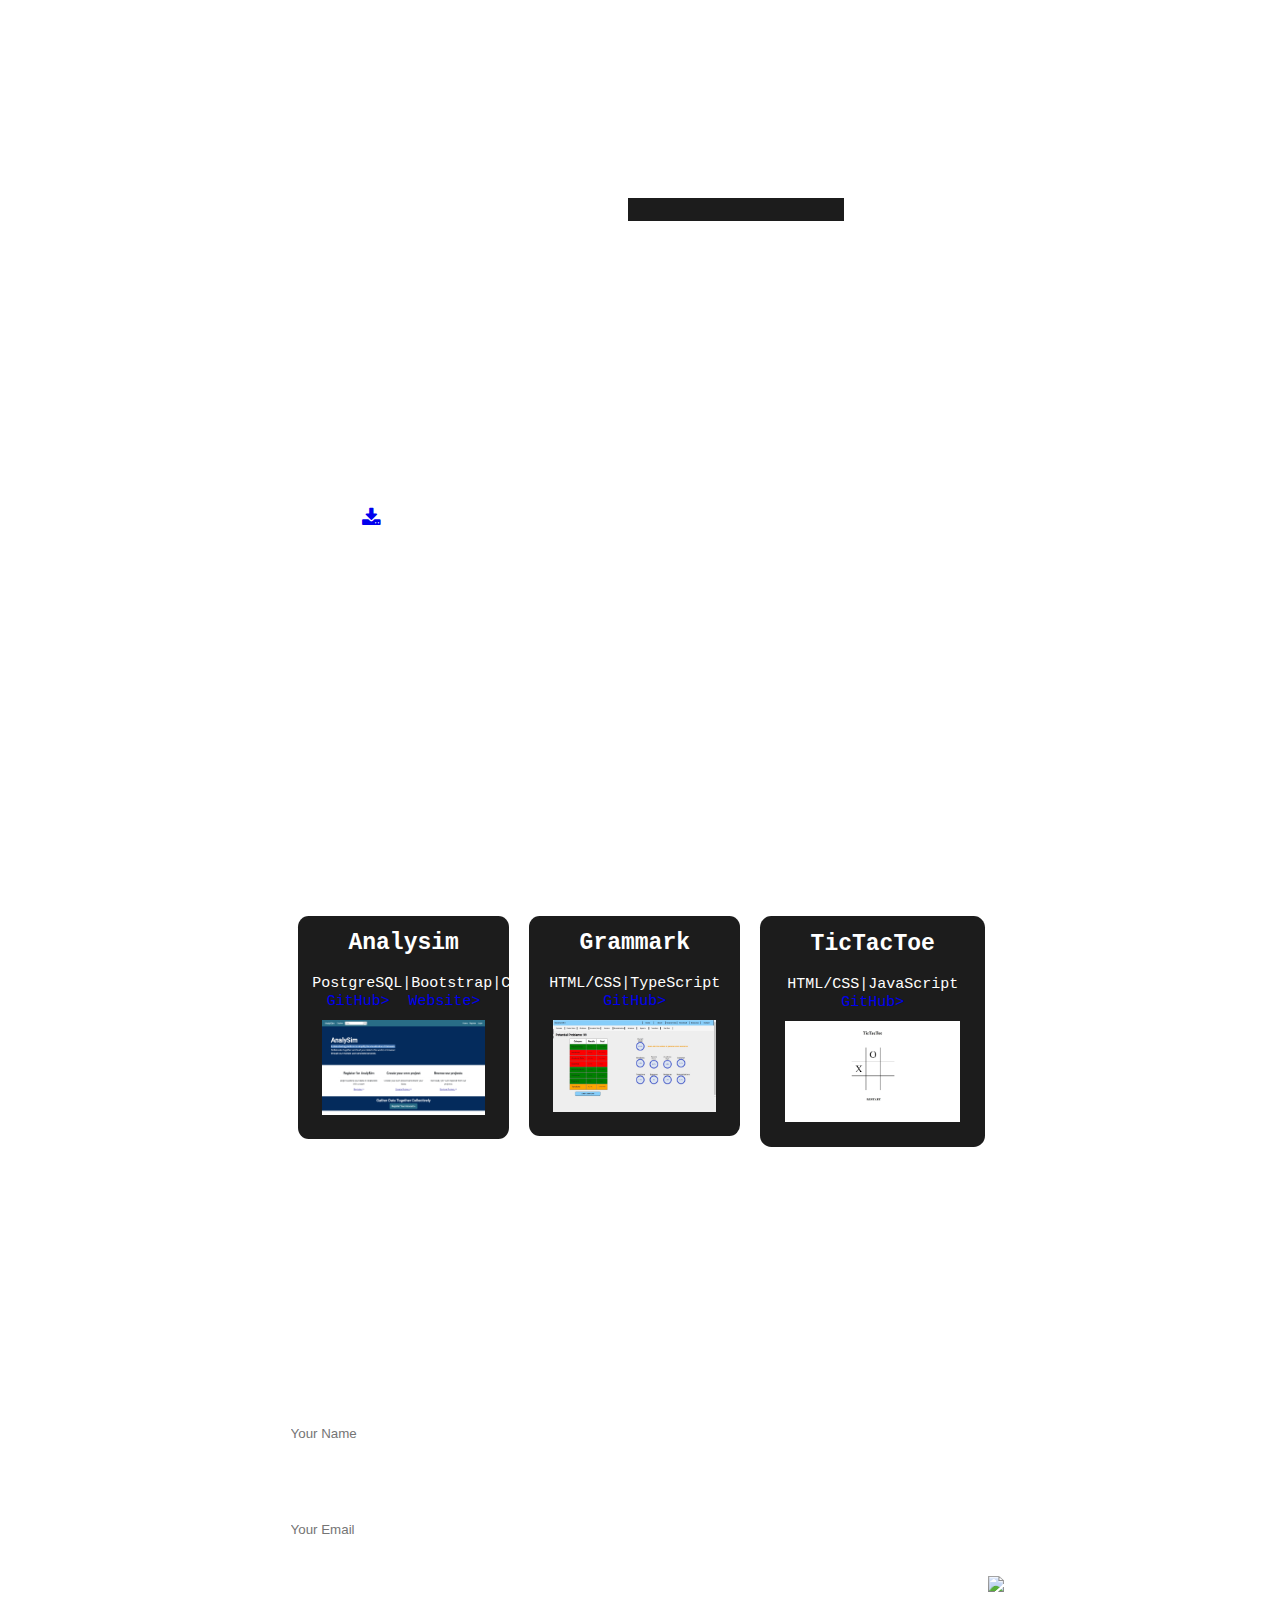
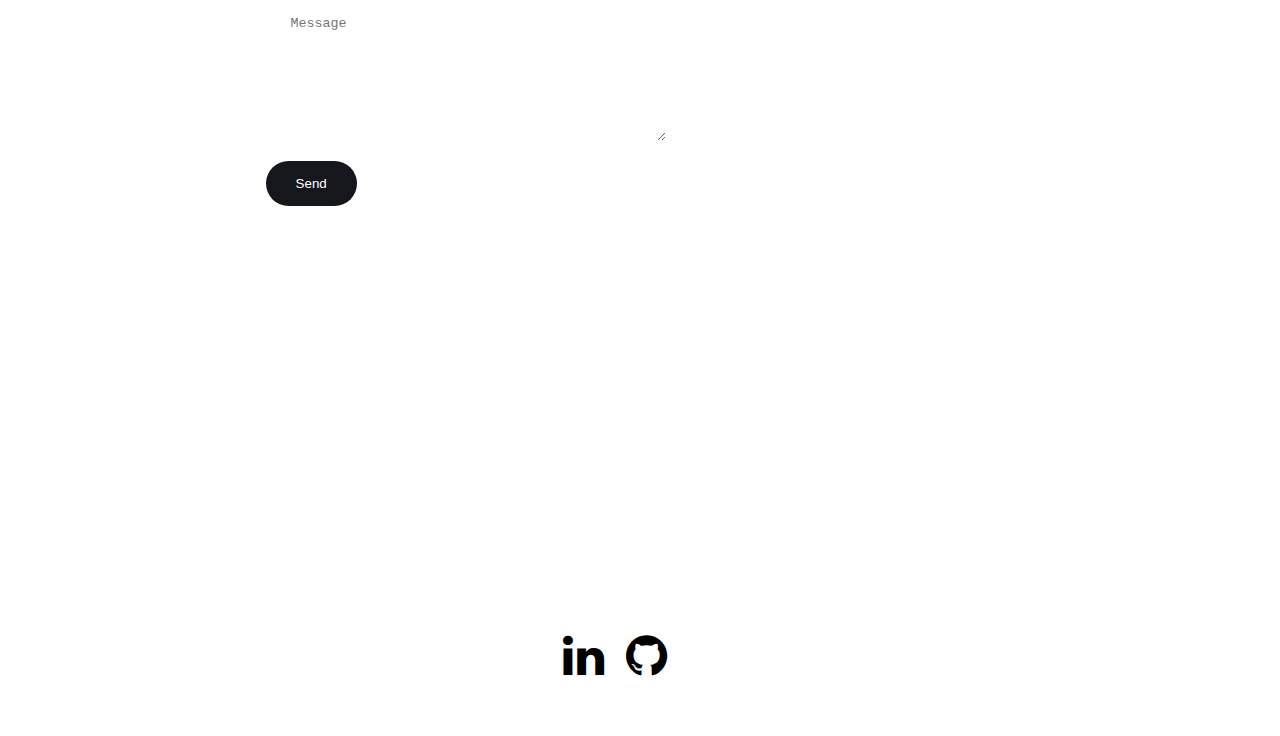
==== index.html @ 277d5fce "Initial commit" ====
<!DOCTYPE html>
<html lang="en">
	<head>
		<meta charset="utf-8">
		<meta name="Website" content= "Online portfolio">
		<title>Nga Tran</title>
		<link rel="stylesheet" href="Style.css">
    <link rel="stylesheet" href="https://cdnjs.cloudflare.com/ajax/libs/font-awesome/4.7.0/css/font-awesome.min.css">
	</head>
	<body>
	<div id="homePage" class="pageDiv">
		<nav class = nav-bar>
			<ul>
	        <li><a class="active" href="index.html">Home</a></li>
	        <li><a href="About.html">About</a></li>
	       	<li><a href="Project.html">Project</a></li>
	        <li><a href="Resume.html">Resume</a></li>
	     </ul>
	    </nav>
		<br></br>
		<h1>WELCOME</h1>

		<!-- Moving text  -->
		<div class="intro-moving-text">
			<span class="text static">C:\Users\ngatr></span>
			<span class="text moving"></span>
		</div>

		<script>
			const text = document.querySelector(".moving");

			const textLoad = () => {
				setTimeout(() => {
					text.textContent = "Software Engineer. ";
				}, 0);
				setTimeout(() => {
					text.textContent = "QA Engineer. ";
				}, 7000);
				setTimeout(() => {
					text.textContent = "Cloud Engineer. ";
				}, 14000);
			}

				textLoad();
				setInterval(textLoad,21000);
		</script>

		<!-- Timeline -->
		<div class="timeline">
			<!-- About me section -->
			<div class="container">
				<div class="text-box">
					<h2>Hi,I'm Nga!</h2>
					<p>I'm a Software Developer with a background in Information Technology. I am currently working as a QA Enginere, where I get to ensure product quality across all components related to the Point of Sale.</p>
					<p><br><br>Skills: <a href="NgaTranResume.docx" class="fa fa-download" target="_blank"></a> Resume.docx</p>
				</div>
				<div class="skill-list">
					<div class="column"><p>Java<br> Selenium<br> HTML/CSS<br> JavaScript</p></div>
					<div class="column"><p>Dart<br> SQL<br> AWS<br> Python</p></div>
  					<div class="column"><p>Postman<br> Android Studio<br> Flutter<br> Jira</p></div>
				</div>
			</div>
			<!-- Project section -->
			<div class="container">
				<div class="text-box">
					<h2>Projects</h2>
					<p>Explore my projects. Click to see more!</p>
				</div>
				<div class="project-list">	
					<div class="project">
  					<p id= "pName">Analysim</p> <br> <br>
        			<p id= "pLanguages">PostgreSQL|Bootstrap|C# </p> <br>
        			<a href="https://grammark.herokuapp.com/" target="_blank" >GitHub>&nbsp;</a> <a href="https://www.analysim.tech/home" target="_blank">Website></a>
        			<!-- <p id= "pDetail">Analysim is a data sharing platform.</p> -->
        			<a href="https://www.analysim.tech/home" target="_blank"><img src="Analysim.png" alt="Analysim"></a>
      			</div>
					<div class="project">
						<p id= "pName">Grammark</p> <br> <br>
						<p id= "pLanguages"> HTML/CSS|TypeScript</p> <br>
						<a href="https://grammark.herokuapp.com/" target="_blank">GitHub></a>
						<!-- <p id= "pDetail">Grammark is a writing assistance tool.</p> -->
						<a href="https://grammark.herokuapp.com/" target="_blank"><img src="Grammark.jpg" alt="Grammark" ></a>
					</div>
				</div>

				 <div class="project">
				 	<p id= "pName">TicTacToe</p> <br> <br>
  					<p id= "pLanguages"> HTML/CSS|JavaScript</p> <br>
  					<a href="https://grammark.herokuapp.com/" target="_blank">GitHub></a>
  					<!-- <p id= "pDetail">Classic Tic-Tac-Toe game!</p> -->
				 	<a href="TicTacToePage.html" target="_blank"><img src="TicTacToe.JPG" alt="TicTacToe"></a>
  				</div>
			</div>
			<!-- Contact section -->
			<div class="container">
				<div class="text-box">
					<h2>Get in touch</h2>
				</div>
				<div class="contact-text-box">
					<form class="contact-form">
						<p>Name</p>
						<input type="text" name="name" placeholder="Your Name" class="contact-input" required>
						<p>Email</p>
						<input type="email" name="email" placeholder="Your Email" class="contact-input" required>
						<p>Message</p>
						<textarea name="message" placeholder="Message" class="contact-input" required=""></textarea>
						<button type="submit">Send </button>
					</form>
					<div class="contact-picture">
						<img src="Me.png">
						
					</div>
				</div>
			</div>
		</div>

		<!-- Footer -->
    	<div class="footer">
    		<div class="social-link">
    			<a href="https://www.linkedin.com/in/nga-tran-3206541a3/" class="fa fa-linkedin fa-3x" target="_blank"></a>
    			<a href="https://github.com/ngatrann" class="fa fa-github fa-3x" target="_blank"></a>
    		</div>
    		<!-- <div><p>This website in under progress, check back for more updates!</p></div> -->
    	</div>
	</div>
	</body>
</div>
</html>
---- Style.css ----
*{
  padding: 0;
  margin: 0;
  text-decoration: none;
  list-style: none;
  box-sizing: border-box;
}
html { 
  overflow-y: scroll; 
  overflow-x:hidden; 
}

body{
  font-family: courier, sans-serif;
  overflow: hidden;
  background-image: url(SpaceBackground.png);
}

p{
  font-size: 20px;
  color: white;
}

nav{
  height: 60px;
  width: 100%;
  float: center;
}
nav ul li{ /* navigation bar set up (set horizontal)*/
  display: inline-block;
  line-height: 80px;
}
nav ul li a{ /* navigation bar text*/
  color: white;
  font-size: 20px;
  padding: 7px 13px;
  border-radius: 3px;
  text-transform: uppercase;
  font-weight: bolder;
}
.pageDiv h1{ /* welcome text*/
  color:white;
  font-size: 90px;
  text-align:center;
}
.pageDiv .nav-bar{ /*nav bar*/
  text-align:center;
}
.intro-moving-text{ /* moving text div*/
  width: 407px;
  overflow: hidden;
  margin: auto;
}

.intro-moving-text .text{
  position: relative;
  color: white;
}

span{ /* moving text size*/
  font-size: 20px;
}

.text.moving:before{
  content: "";
  position: absolute;
  top:0;
  left:0;
  height: 100%;
  width: 100%;
  background-color: #1C1C1C;
  border-left: 2px solid white;
  animation: animate 7s steps(16) infinite;
}

@keyframes animate{
  40%, 60%{
    left: 100%;
  }
  100%{
    left: 0%;
  }
}

.timeline{
  position: relative;
  max-width: 65%;
  margin: 5% auto;
}

.container{
  padding: 2.5% 5%;
  margin-bottom: 100px;
  position: relative;
  background: rgba(255, 255, 255, 0.03);
  border-radius: 5%;
  overflow: hidden;
}

.timeline .container .text-box{
  color: white;
}

.timeline .container .text-box h2{
  font-size: 40px;
  line-height: 1.6;
}

.timeline .container .skill-list{
  color: white;
  margin-right: 2%;
}

.skill-list .column p{
  font-size: 17px;
}

.column {
  float: left;
  width: 20%;
  padding: 2%;
}
.footer{
  background-image: url(SpaceFooter.png);
  padding: 50px;

}

.fa {
}

.fa-linkedin {
  background: white;
  color: black;
  margin-left: 43%;
  margin-top: 250px;
  padding: .5%;
}

.fa-github {
  background: white;
  color: black;
  margin-top: 250px;
  margin-right: 43%;
  padding: .5%;
}

img {
  padding: 10px;
  width: 100%;
  height: auto;
  display: block;
  margin-left: auto;
  margin-right: auto
}

.project-list{
  margin: 3%
}

.project{
  background-color: #1C1C1C;
  margin: 10px;
  float: left;
  width: 30%;
  padding: 2%;
  text-align: center;
  border-radius: 5%;
}

.project p{
  font-size: 15px;
  color: white;
  display:inline-block;
}

#pName{
  font-size: 23px;
  font-weight: 550;
}

.project a{
  font-size: 15px;
}

.project a:visited {
  color: blue;
}

.contact-text-box{
  display: flex;
  align-items: center;
  justify-content: space-between;
}

.contact-form{
  display: flex;
  flex-direction: column;
  align-items: start;
  padding-top: 20px;
}

.contact-input{
  width:400px;
  height: 50px;
  border: none;
  outline: none;
  padding-left: 25px;
  font-weight: 500;
  border-radius: 50px;
  margin-bottom: 20px;
  margin-top: 3px;
}

.contact-form textarea{
  height: 140px;
  padding-top: 15px;
  border-radius: 20px;
}

.contact-input:focus{
  border: 2px solid black;
}

.contact-form button{
  display:flex;
  align-items: center;
  padding: 15px 30px;
  font: 16px;
  gap: 10px;
  border: none;
  border-radius: 50px;
  background-color: #16161D;
  color: white;
}

.contact-form button:hover{
   background-color: #0C090A;
}

.footer p{
  color: black;
}




@media screen and (max-width: 1166px) {
  .column {
    float: center;
    width: 33.33%;
    padding: 5%;
  }

  .fa-linkedin {
  background: white;
  color: black;
  margin-left: 35%;
  margin-top: 250px;
}

.fa-github {
  background: white;
  color: black;
  margin-top: 250px;
  margin-right: 35%;
}

img {
  width: 60%;
}

.project{
  width: 90%;
  padding-top: 5%;
  padding-bottom: 10%;
  display:inline-block;
  border-radius: 5%;
}

.project p{
  font-size: 20px;
  color: white;
  display:inline-block;
}

#pName{
  font-size: 25px;
  font-weight: 550;
}

.project a{
  font-size: 17px;
}

.contact-picture{
  display: none;
}


}
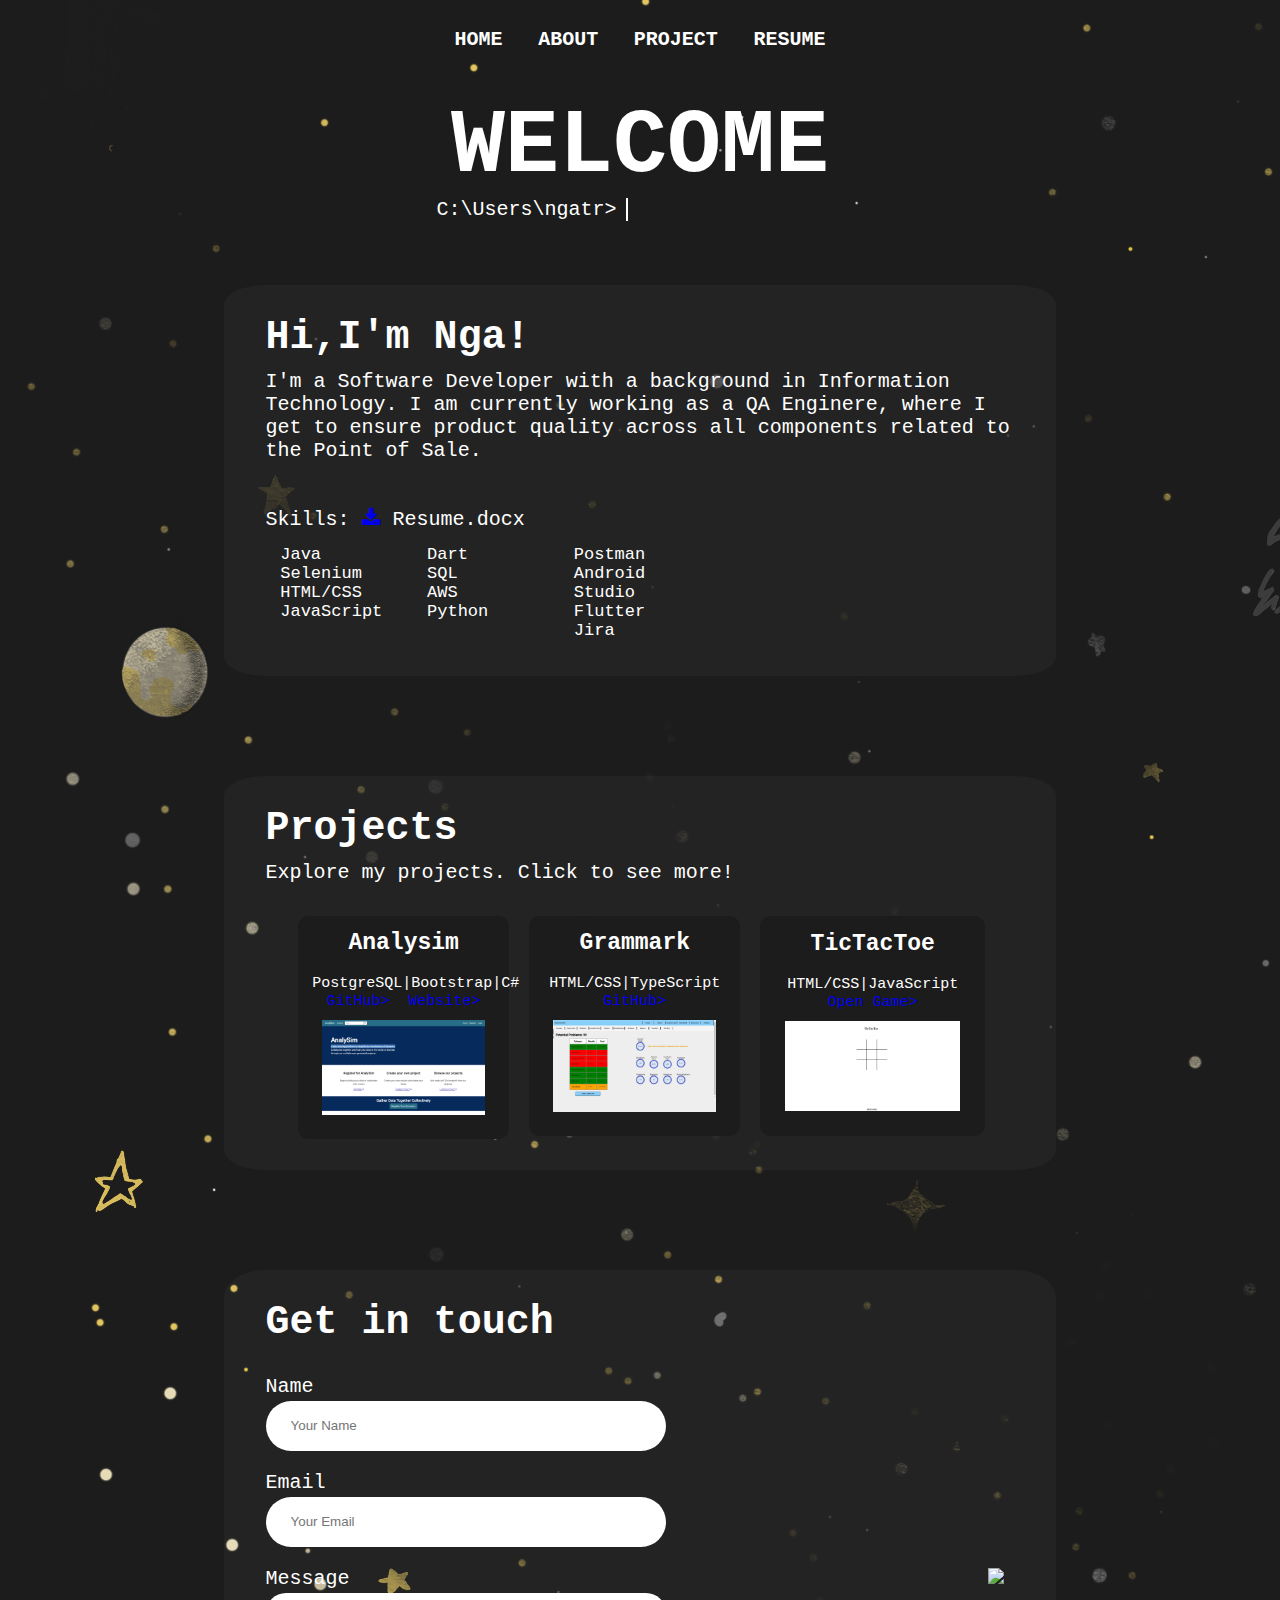
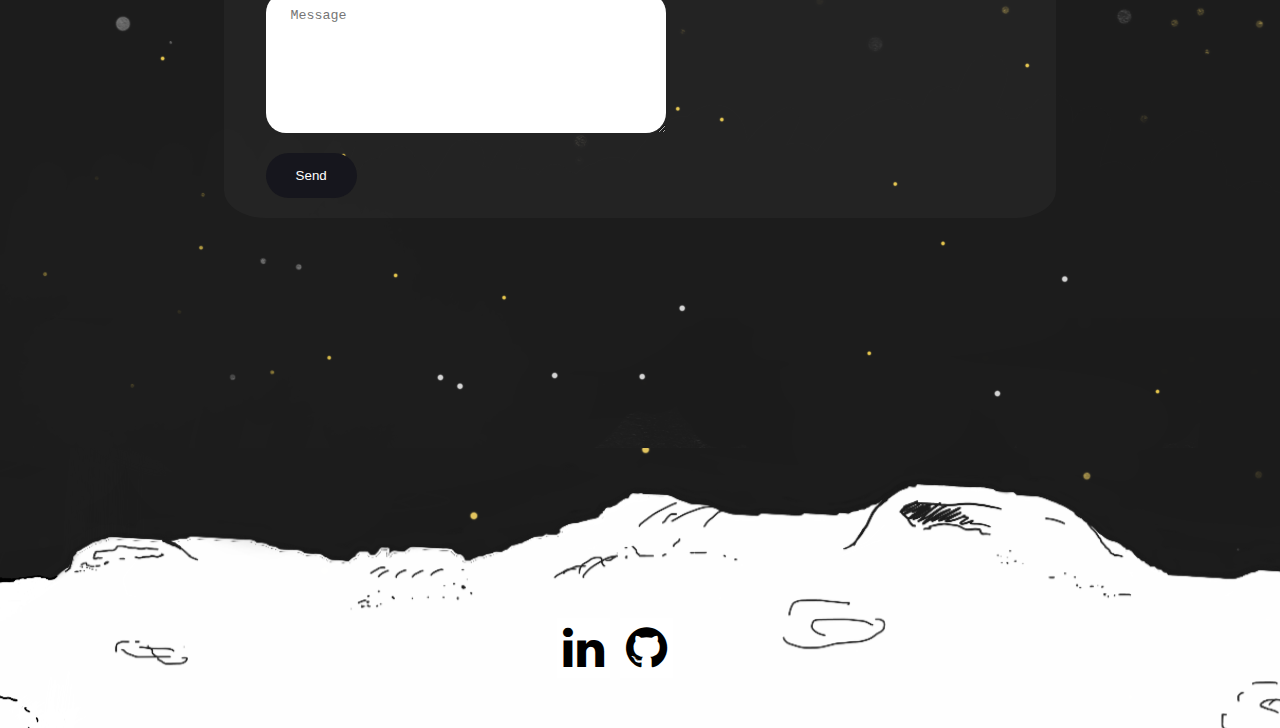
==== commit 7ffa7620: "Updated images" ====
--- a/index.html
+++ b/index.html
@@ -70,23 +70,23 @@
 					<div class="project">
   					<p id= "pName">Analysim</p> <br> <br>
         			<p id= "pLanguages">PostgreSQL|Bootstrap|C# </p> <br>
-        			<a href="https://grammark.herokuapp.com/" target="_blank" >GitHub>&nbsp;</a> <a href="https://www.analysim.tech/home" target="_blank">Website></a>
+        			<a href="https://github.com/soft-eng-practicum/AnalySim" target="_blank" >GitHub>&nbsp;</a> <a href="https://www.analysim.tech/home" target="_blank">Website></a>
         			<!-- <p id= "pDetail">Analysim is a data sharing platform.</p> -->
         			<a href="https://www.analysim.tech/home" target="_blank"><img src="Analysim.png" alt="Analysim"></a>
       			</div>
 					<div class="project">
 						<p id= "pName">Grammark</p> <br> <br>
 						<p id= "pLanguages"> HTML/CSS|TypeScript</p> <br>
-						<a href="https://grammark.herokuapp.com/" target="_blank">GitHub></a>
+						<a href="https://github.com/ngatrann/grammark" target="_blank">GitHub></a>
 						<!-- <p id= "pDetail">Grammark is a writing assistance tool.</p> -->
-						<a href="https://grammark.herokuapp.com/" target="_blank"><img src="Grammark.jpg" alt="Grammark" ></a>
+						<a href="https://github.com/ngatrann/grammark" target="_blank"><img src="Grammark.jpg" alt="Grammark" ></a>
 					</div>
 				</div>
 
 				 <div class="project">
 				 	<p id= "pName">TicTacToe</p> <br> <br>
   					<p id= "pLanguages"> HTML/CSS|JavaScript</p> <br>
-  					<a href="https://grammark.herokuapp.com/" target="_blank">GitHub></a>
+  					<a href="TicTacToePage.html" target="_blank">Open Game></a>
   					<!-- <p id= "pDetail">Classic Tic-Tac-Toe game!</p> -->
 				 	<a href="TicTacToePage.html" target="_blank"><img src="TicTacToe.JPG" alt="TicTacToe"></a>
   				</div>
@@ -97,7 +97,8 @@
 					<h2>Get in touch</h2>
 				</div>
 				<div class="contact-text-box">
-					<form class="contact-form">
+					<form action="https://api.web3forms.com/submit" method="POST" class="contact-form">
+						<input type="hidden" name="access_key" value="1a7b5338-498c-4062-87d1-eacfd66d113c">
 						<p>Name</p>
 						<input type="text" name="name" placeholder="Your Name" class="contact-input" required>
 						<p>Email</p>
@@ -107,7 +108,7 @@
 						<button type="submit">Send </button>
 					</form>
 					<div class="contact-picture">
-						<img src="Me.png">
+						<img src="Mail.PNG">
 						
 					</div>
 				</div>
--- a/Style.css
+++ b/Style.css
@@ -12,9 +12,9 @@
 }
 
 body{
-  font-family: courier, sans-serif;
+  font-family: Gill Sans, courier;
   overflow: hidden;
-  background-image: url(SpaceBackground.png);
+  background-image: url(SpaceBackground.PNG);
 }
 
 p{
@@ -122,7 +122,7 @@
   padding: 2%;
 }
 .footer{
-  background-image: url(SpaceFooter.png);
+  background-image: url(SpaceFooter.PNG);
   padding: 50px;
 
 }
@@ -239,6 +239,10 @@
    background-color: #0C090A;
 }
 
+.contact-picture{
+/*  margin-right: 100px;*/
+}
+
 .footer p{
   color: black;
 }
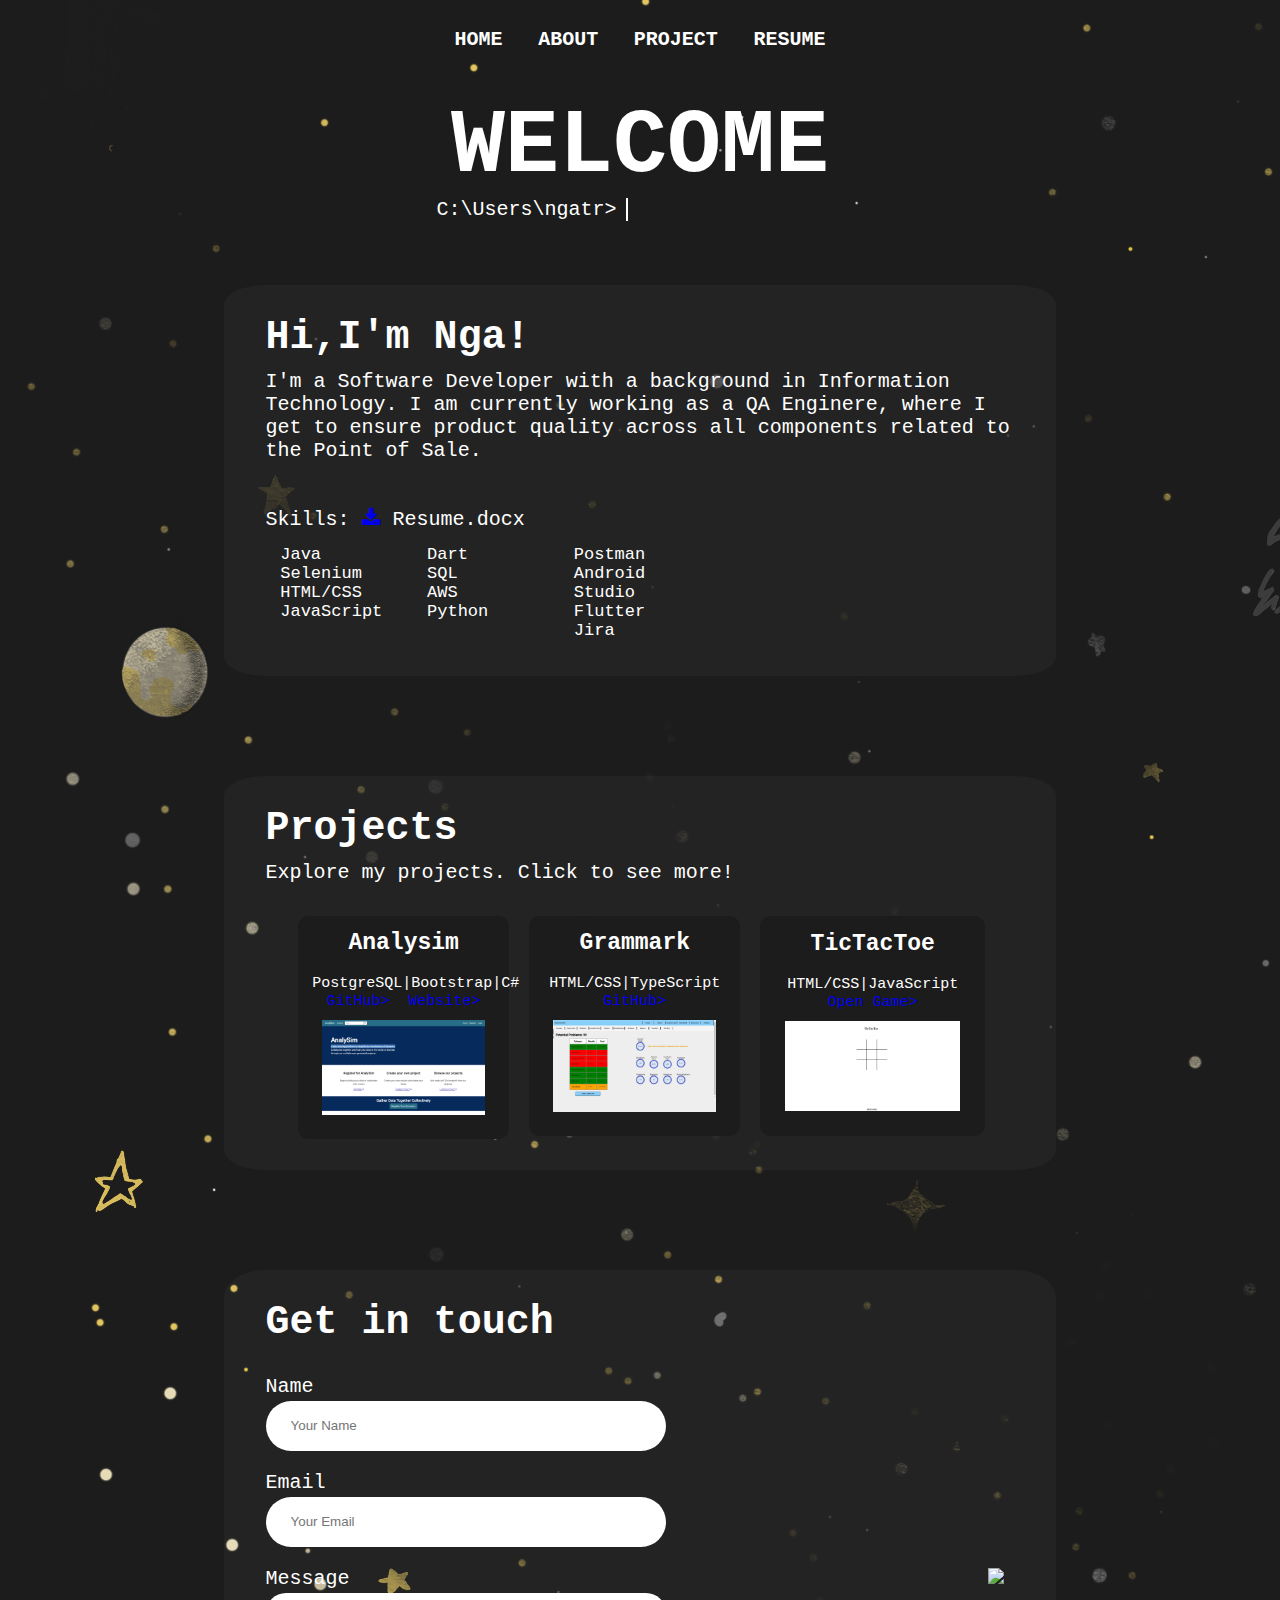
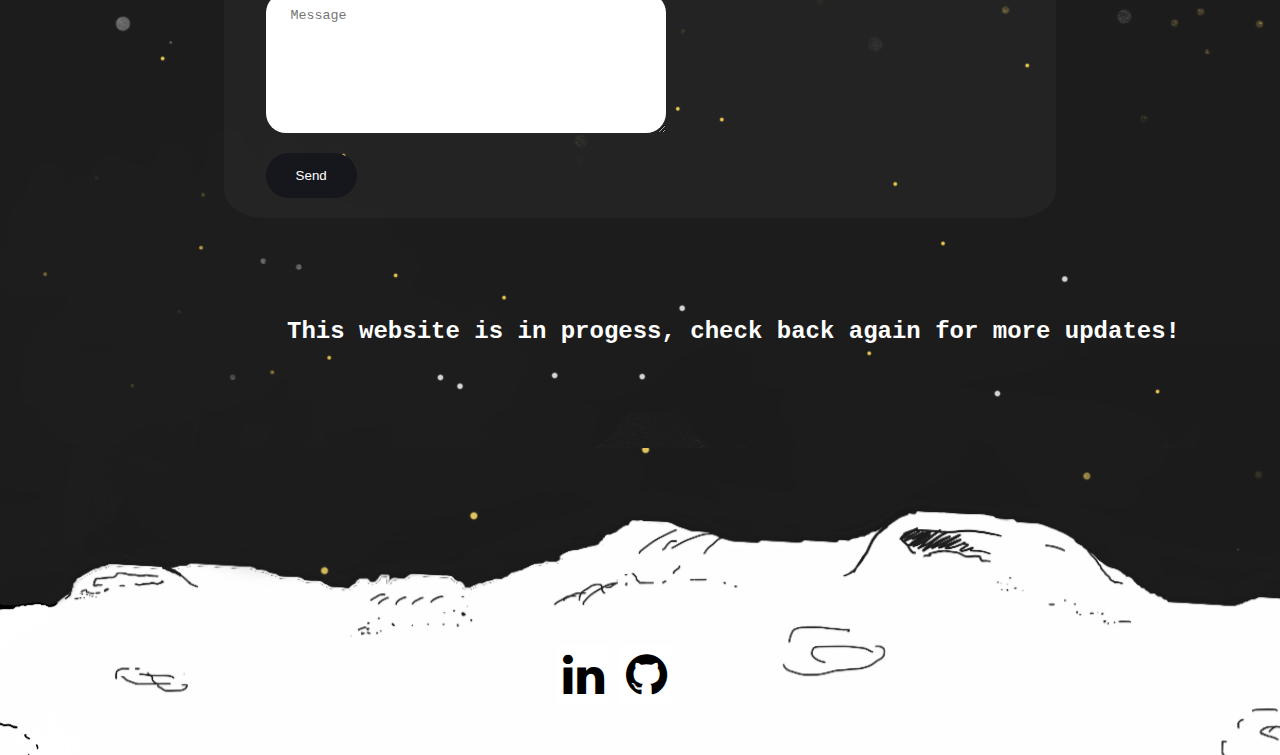
==== commit b7c2ef44: "Updated in progess text" ====
--- a/index.html
+++ b/index.html
@@ -114,6 +114,9 @@
 				</div>
 			</div>
 		</div>
+		<div class="in-progess-text">
+			<h2>This website is in progess, check back again for more updates!</h2>
+		</div>
 
 		<!-- Footer -->
     	<div class="footer">
--- a/Style.css
+++ b/Style.css
@@ -243,6 +243,12 @@
 /*  margin-right: 100px;*/
 }
 
+.in-progess-text{
+  text-align: right;
+  padding-right: 100px;
+  color: white;
+}
+
 .footer p{
   color: black;
 }
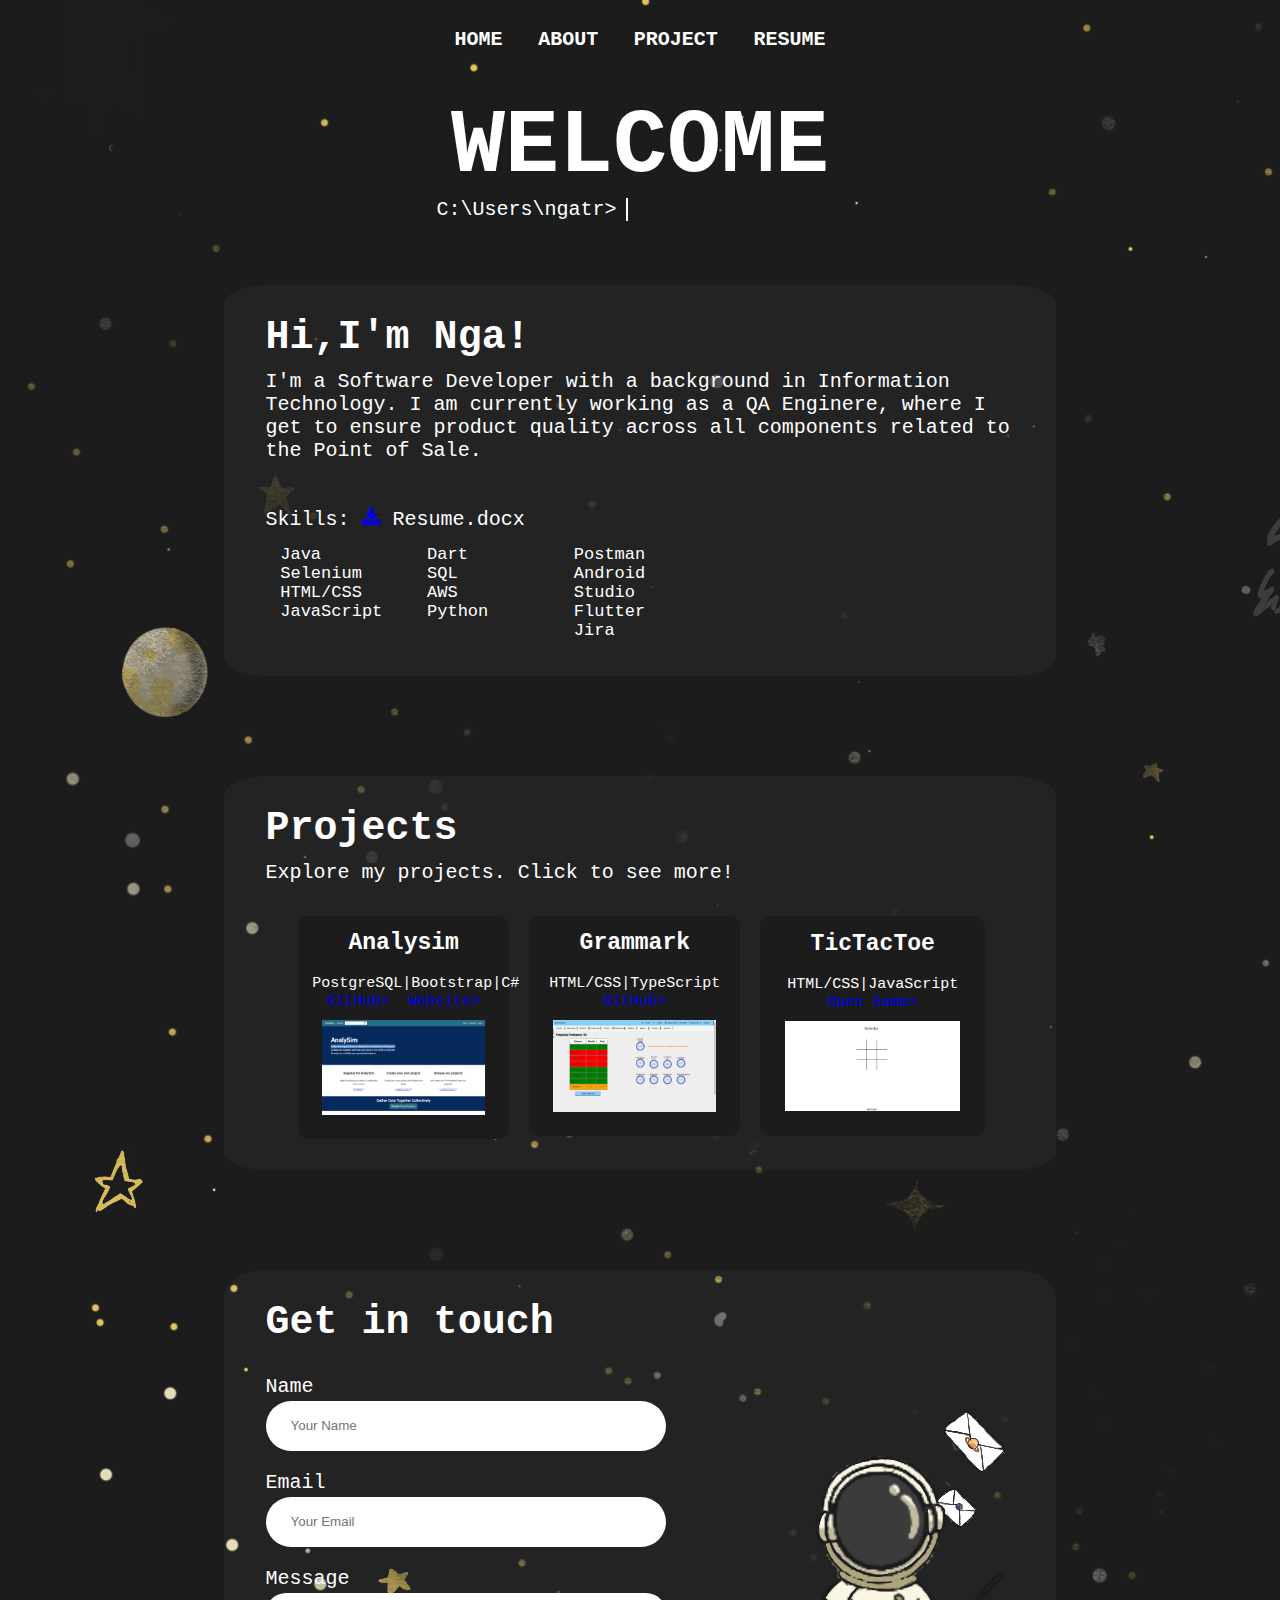
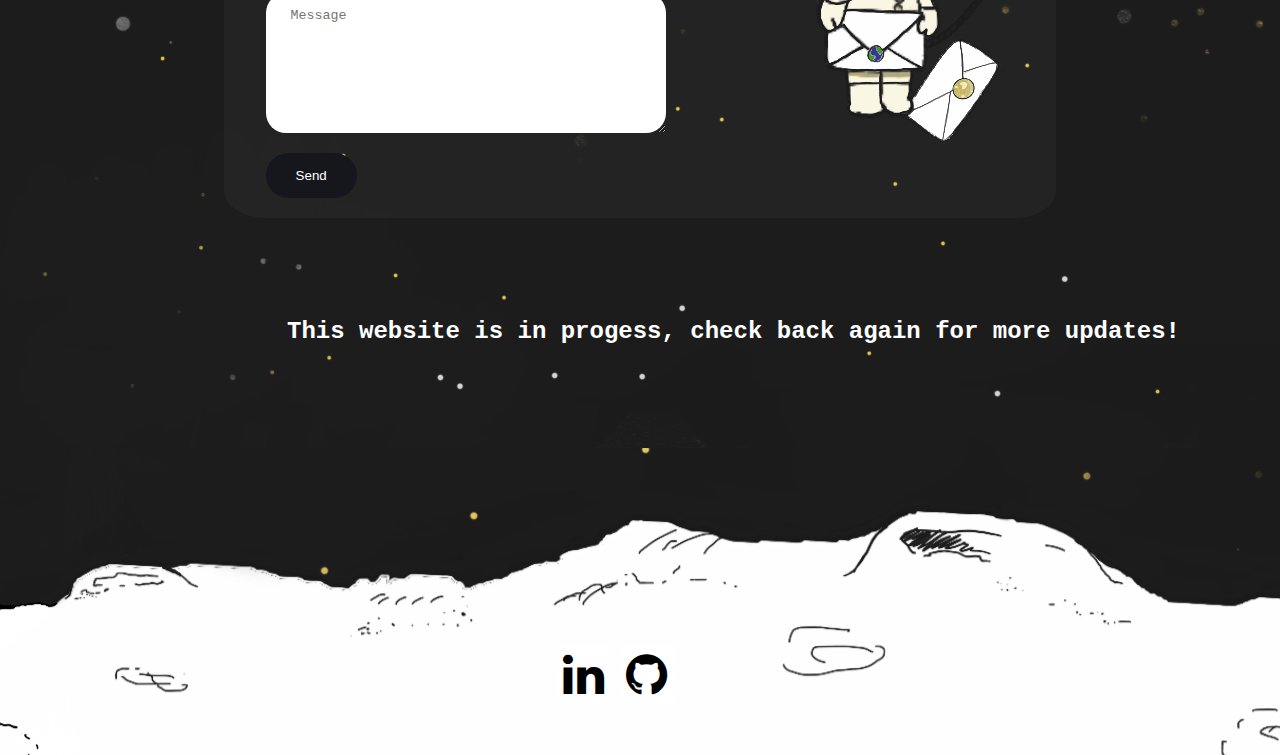
==== commit e9dff2ee: "Update index.html" ====
--- a/index.html
+++ b/index.html
@@ -108,7 +108,7 @@
 						<button type="submit">Send </button>
 					</form>
 					<div class="contact-picture">
-						<img src="Mail.PNG">
+						<img src="Mail.png">
 						
 					</div>
 				</div>
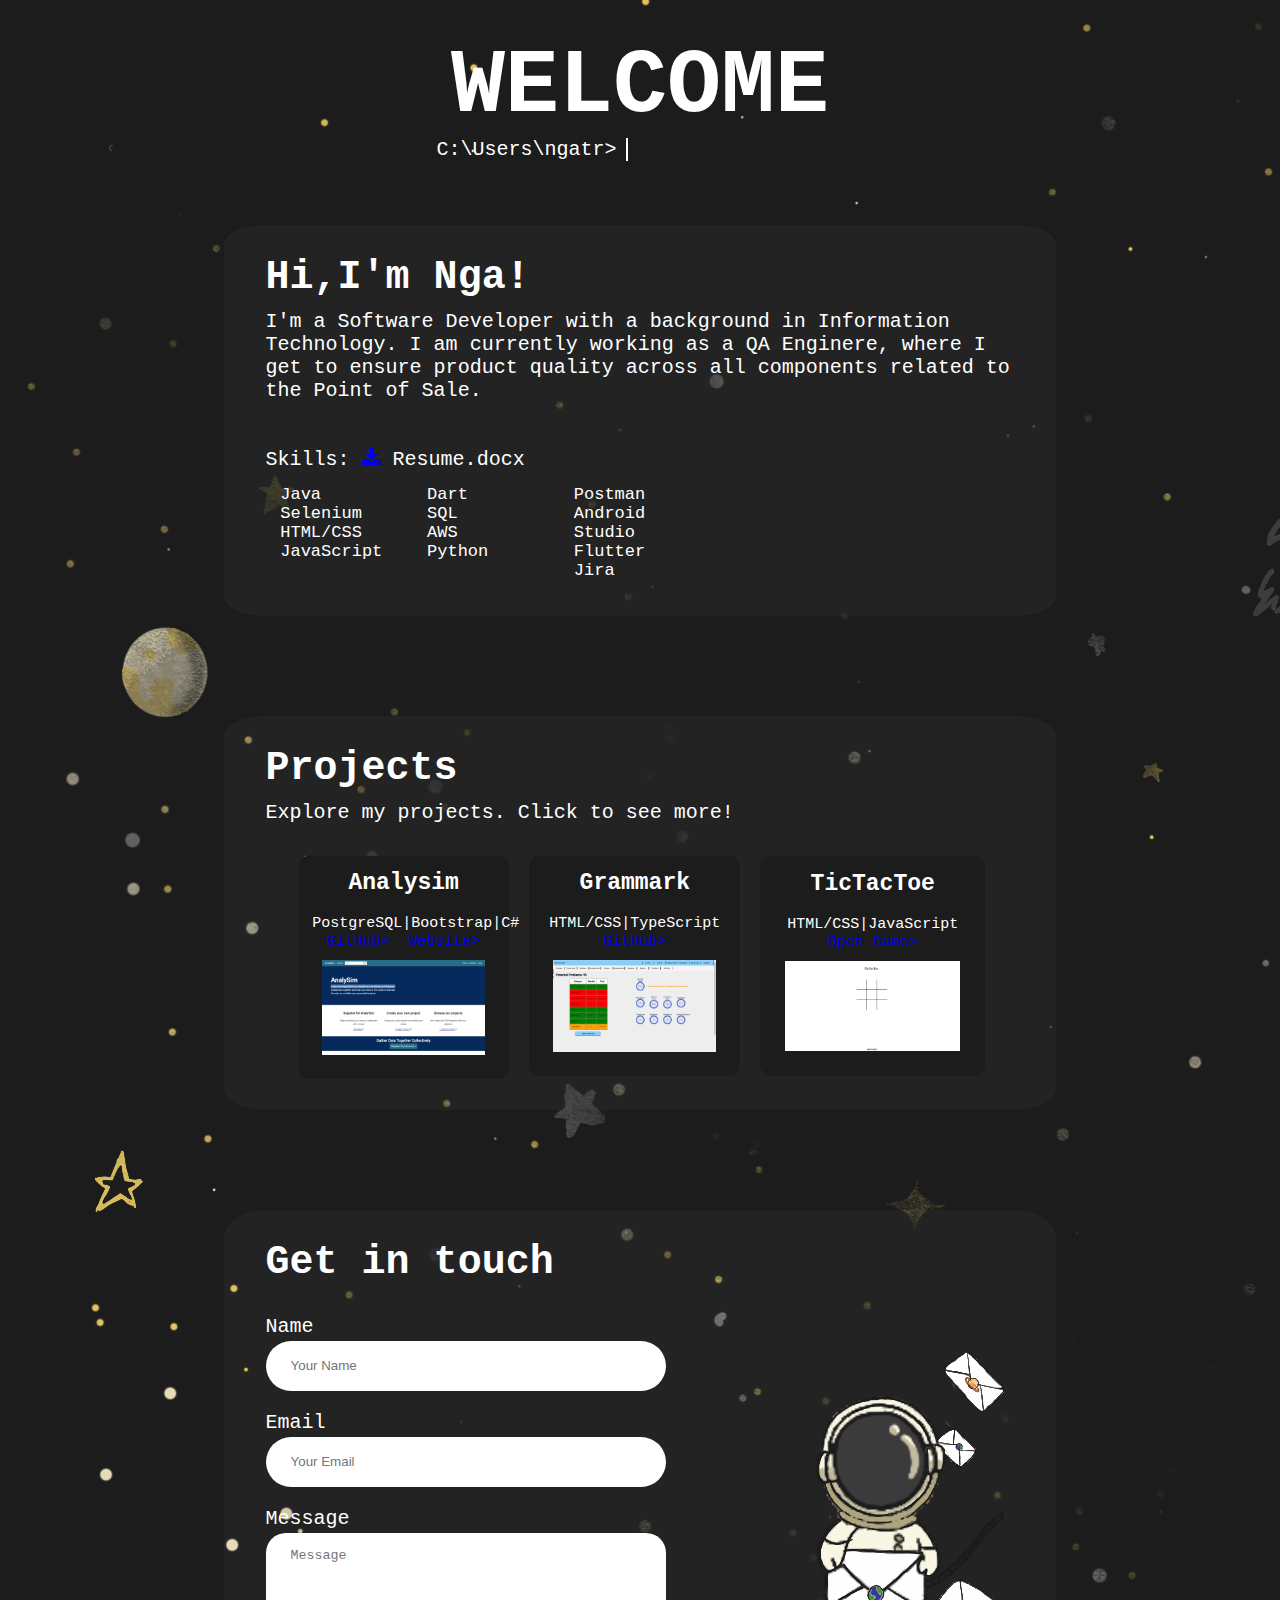
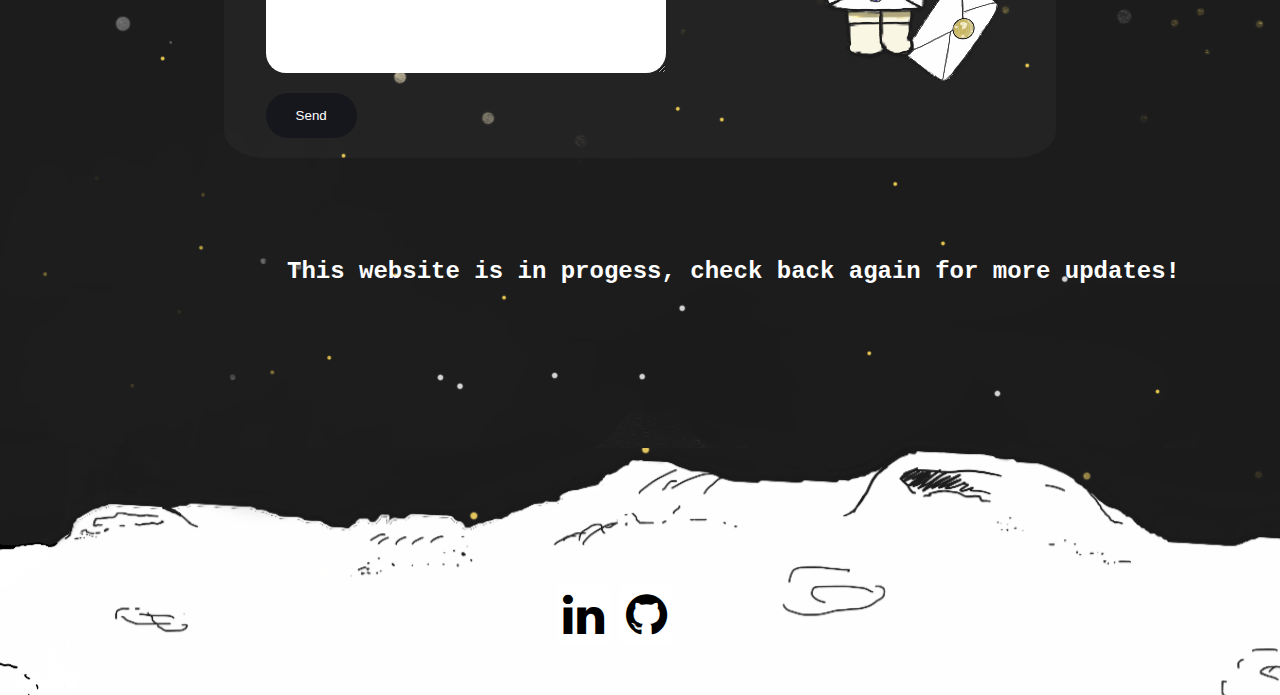
==== commit 6ff258a1: "Removed nav bar" ====
--- a/index.html
+++ b/index.html
@@ -9,14 +9,14 @@
 	</head>
 	<body>
 	<div id="homePage" class="pageDiv">
-		<nav class = nav-bar>
+<!-- 		<nav class = nav-bar>
 			<ul>
 	        <li><a class="active" href="index.html">Home</a></li>
 	        <li><a href="About.html">About</a></li>
 	       	<li><a href="Project.html">Project</a></li>
 	        <li><a href="Resume.html">Resume</a></li>
 	     </ul>
-	    </nav>
+	    </nav> -->
 		<br></br>
 		<h1>WELCOME</h1>
 
